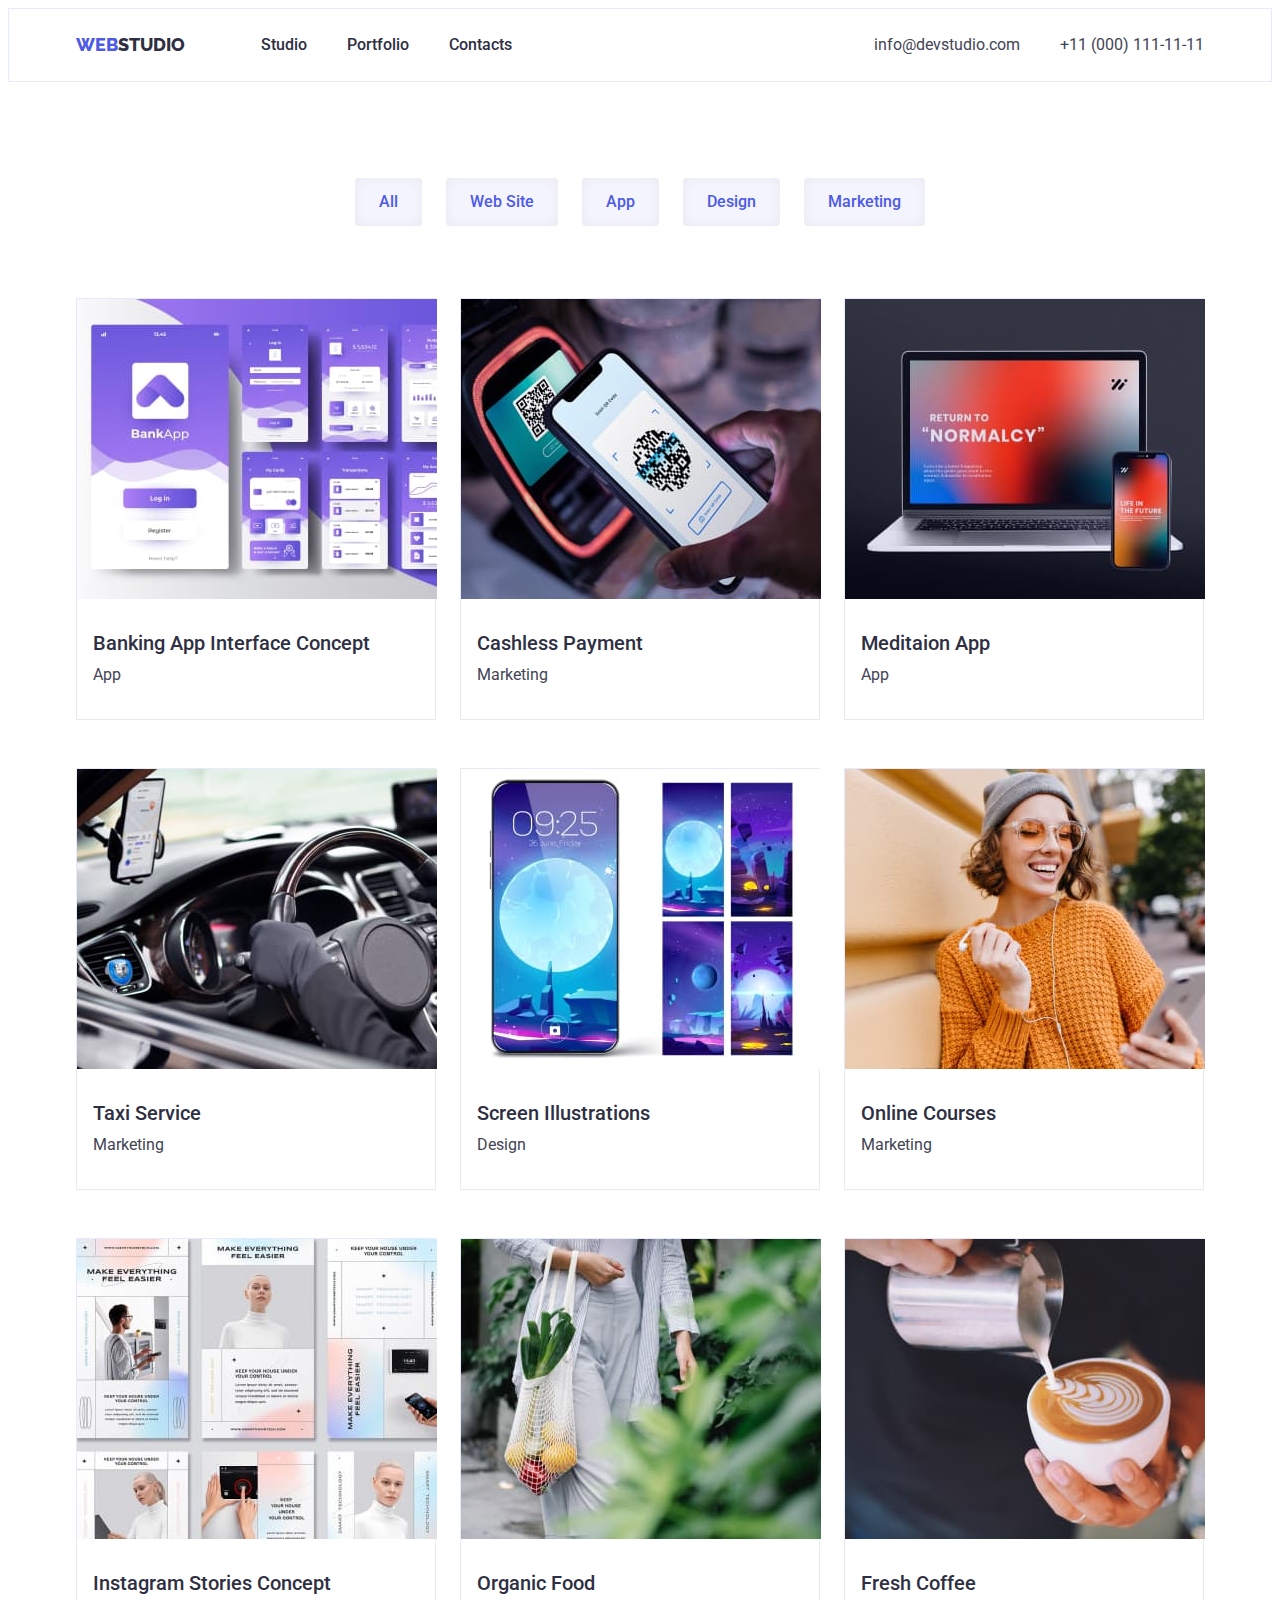
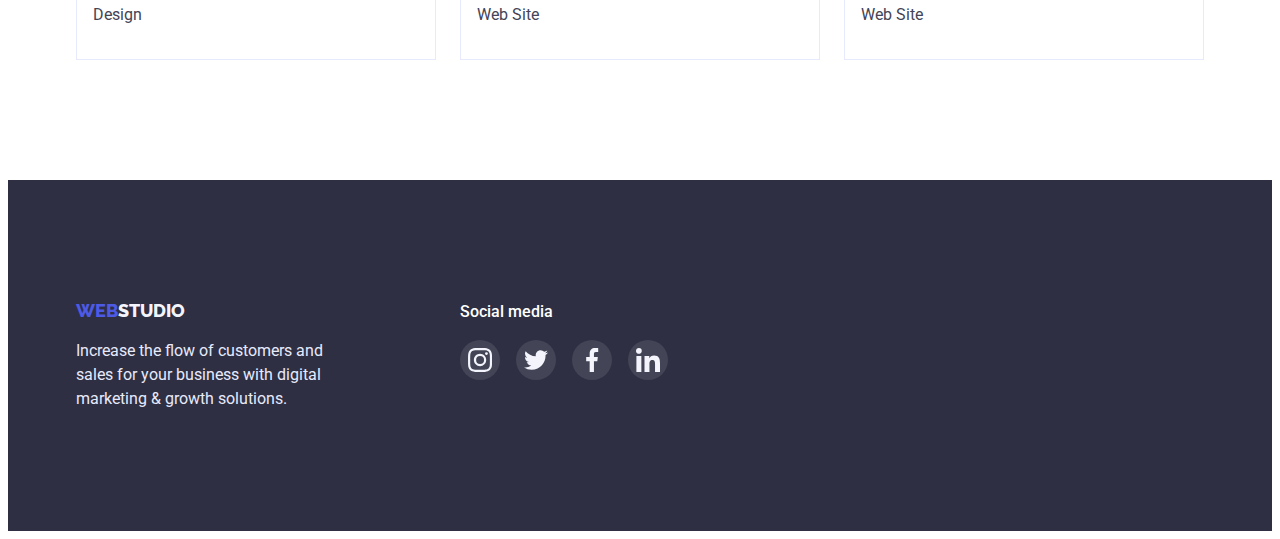
==== portfolio.html @ 5e881401 "5" ====
<!DOCTYPE html>
<html lang="en">

<head>
    <meta charset="UTF-8">
    <meta http-equiv="X-UA-Compatible" content="IE=edge">
    <meta name="viewport" content="width=device-width, initial-scale=1.0">
    <link
        href="https://fonts.googleapis.com/css2?family=Raleway:wght@800&family=Roboto:wght@400;500;700;900&display=swap"
        rel="stylesheet">
    <link rel="stylesheet" href="https://cdnjs.cloudflare.com/ajax/libs/modern-normalize/1.1.0/modern-normalize.min.css"
        integrity="sha512-wpPYUAdjBVSE4KJnH1VR1HeZfpl1ub8YT/NKx4PuQ5NmX2tKuGu6U/JRp5y+Y8XG2tV+wKQpNHVUX03MfMFn9Q=="
        crossorigin="anonymous" referrerpolicy="no-referrer" />
    <title>Portfolio</title>
    <link rel="stylesheet" href="./css/styles.css">

</head>

<body>
    <!-- HEADER -->
    <header class="page-header">
        <div class="container container-header">
            <nav class="header-nav">
                <a class="page-header-link" href="./index.html"><span class="header-logo-web">WEB</span>STUDIO</a>
                <ul class="header-list">
                    <li class="header-list-item">
                        <a class="header-list-link" href="./index.html">Studio</a>
                    </li>
                    <li class="header-list-item">
                        <a class="header-list-link" href="./portfolio.html">Portfolio</a>
                    </li>
                    <li class="header-list-item">
                        <a class="header-list-link" href="">Contacts</a>
                    </li>
                </ul>
            </nav>
            <address class="header-address">
                <ul class="list-address">
                    <li class="list-address-item">
                        <a class="list-contacts" href="mailto:info@devstudio.com">info@devstudio.com</a>
                    </li>
                    <li class="list-address-item">
                        <a class="list-contacts" href="tel:+110001111111">+11 (000) 111-11-11</a>
                    </li>
                </ul>
            </address>
        </div>
    </header>
    <!-- MAIN CONTENT -->
    <main class="content-main">
        <section class="section-main">
            <div class="container buttton">
                <h1 hidden>Info</h1>
                <ul class="main-list">
                    <li>
                        <button class="botton-main" type="button">All</button>
                    </li>
                    <li>
                        <button class="botton-main" type="button">Web Site</button>
                    </li>
                    <li>
                        <button class="botton-main" type="button">App</button>
                    </li>
                    <li>
                        <button class="botton-main" type="button">Design</button>
                    </li>
                    <li>
                        <button class="botton-main" type="button">Marketing</button>
                    </li>
                </ul>
            </div>
            <h1 hidden>Info2</h1>
            <div class="container">
                <ul class="image-list">
                    <li class="image">
                        <a class="info-link" href="">
                            <img src="./images/banking-app-Interface-concept.jpg" alt="banking app interface concept"
                                width="360" height="300">
                            <div class="text-foto">
                                <h3 class="image-title">Banking App Interface Concept</h3>
                                <p class="image-text">App</p>
                            </div>
                        </a>
                    </li>
                    <li class="image">
                        <a class="info-link" href="">
                            <img src="./images/cashless-payment.jpg" alt="cashless payment" width="360" height="300">
                            <div class="text-foto">
                                <h3 class="image-title">Cashless Payment</h3>
                                <p class="image-text">Marketing</p>
                            </div>
                        </a>
                    </li>
                    <li class="image">
                        <a class="info-link" href="">
                            <img src="./images/meditaion-app.jpg" alt="meditaion app" width="360" height="300">
                            <div class="text-foto">
                                <h3 class="image-title">Meditaion App</h3>
                                <p class="image-text">App</p>
                            </div>
                        </a>
                    </li>
                    <li class="image">
                        <a class="info-link" href="">
                            <img src="./images/taxi-service.jpg" alt="taxi service" width="360" height="300">
                            <div class="text-foto">
                                <h3 class="image-title">Taxi Service</h3>
                                <p class="image-text">Marketing</p>
                            </div>
                        </a>
                    </li>
                    <li class="image">
                        <a class="info-link" href="">
                            <img src="./images/screen-Illustrations.jpg" alt="screen illustrations" width="360"
                                height="300">
                            <div class="text-foto">
                                <h3 class="image-title">Screen Illustrations</h3>
                                <p class="image-text">Design</p>
                            </div>
                        </a>
                    </li>
                    <li class="image">
                        <a class="info-link" href="">
                            <img src="./images/online-courses.jpg" alt="online courses" width="360" height="300">
                            <div class="text-foto">
                                <h3 class="image-title">Online Courses</h3>
                                <p class="image-text">Marketing</p>
                            </div>
                        </a>
                    </li>
                    <li class="image">
                        <a class="info-link" href="">
                            <img src="./images/instagram-stories-concept.jpg" alt="instagram stories concept"
                                width="360" height="300">
                            <div class="text-foto">
                                <h3 class="image-title">Instagram Stories Concept</h3>
                                <p class="image-text">Design</p>
                            </div>
                        </a>
                    </li>
                    <li class="image">
                        <a class="info-link" href="">
                            <img src="./images/organic-food.jpg" alt="organic food" width="360" height="300">
                            <div class="text-foto">
                                <h3 class="image-title">Organic Food</h3>
                                <p class="image-text">Web Site</p>
                            </div>
                        </a>
                    </li>
                    <li class="image">
                        <a class="info-link" href="">
                            <img src="./images/fresh-coffee.jpg" alt="fresh coffee" width="360" height="300">
                            <div class="text-foto">
                                <h3 class="image-title">Fresh Coffee</h3>
                                <p class="image-text">Web Site</p>
                            </div>
                        </a>
                    </li>
                </ul>
            </div>
        </section>
    </main>
    <!-- FOOTER-->
    <footer class="page-footer">
        <div class="container foot-container">
            <div class="logo-container">
                <a class="page-footer-link" href="./index.html"><span class="footer-web">WEB</span>STUDIO</a>
                <p class="footer-text">Increase the flow of customers and sales for your business with digital marketing
                    &
                    growth solutions.</p>
            </div>
            <div class="container-cards">
                <p class="soc-card-text">Social media</p>
                <ul class="footer-soc-list">
                    <li class="footer-soc-item"><a class="footer-soc-link" href="">
                            <svg width="24" height="24">
                                <use href="./images/icons.svg#icon-instagram24"></use>
                            </svg>
                        </a></li>
                    <li class="footer-soc-item"><a class="footer-soc-link" href="">
                            <svg width="24" height="24">
                                <use href="./images/icons.svg#icon-twitter24"></use>
                            </svg>
                        </a></li>
                    <li class="footer-soc-item"><a class="footer-soc-link" href="">
                            <svg width="24" height="24">
                                <use href="./images/icons.svg#icon-facebook24"></use>
                            </svg>
                        </a></li>
                    <li class="footer-soc-item"><a class="footer-soc-link" href="">
                            <svg width="24" height="24">
                                <use href="./images/icons.svg#icon-linkedin24"></use>
                            </svg>
                        </a></li>
                </ul>
            </div>
        </div>
    </footer>

</body>

</html>
---- css/styles.css ----
:root {
  --primary-text-color: #2e2f42;
  --primary-background-color: #ffffff;
  --hover: #404bbf;
  --focus: #404bbf;
  --hover-footer: #31d0aa;
  --logo-web: #4d5ae5;
  --heder-list-contacts: #434455;
  --background-footer: #2e2f42;
  --footer-color: #e7e9fc;
  --footer-studio: #f4f4fd;
  --icon-color: #8e8f99;
}
p,
h1,
h2,
h3,
h4,
h5,
h6 {
  margin: 0;
}
ul {
  padding-left: 0;
  margin: 0;
  list-style: none;
}
a {
  text-decoration: none;
}
button {
  cursor: pointer;
}
address {
  font-style: normal;
}
html {
  box-sizing: border-box;
}
*,
*::before,
*::after {
  box-sizing: inherit;
}
body {
  font-family: "Roboto", sans-serif;
  font-weight: 400;
  color: var(--primary-text-color);
  background: var(--primary-background-color);
}
img {
  display: block;
}
/* Header */
.page-header {
  text-decoration: none;
  display: flex;
  padding-top: 24px;
  padding-bottom: 24px;
  border-bottom: 1px solid red;
  border: 1px solid #e7e9fc;
}
.container {
  width: 1158px;
  padding-right: 15px;
  padding-left: 15px;
  margin: 0 auto;
  /* outline: 2px solid red; */
}
.buttton {
  margin-bottom: 72px;
}
.text-foto {
  padding-top: 32px;
  padding-bottom: 32px;
  padding-left: 16px;
}
.team-footer {
  text-align: start;
}
.container-header {
  display: flex;
}
.header-nav {
  align-items: center;
  display: flex;
}
.page-header-link {
  font-family: "Raleway";
  font-weight: 800;
  font-size: 18px;
  color: var(--primary-text-color);
  line-height: calc(24 / 18);
  justify-content: flex-start;
}

.header-logo-web {
  color: var(--logo-web);
}

.header-list {
  text-decoration: none;
  display: flex;
  margin-left: 76px;
}
.header-list :hover {
  color: var(--hover);
}
.header-list :focus {
  color: var(--focus);
}
.header-list-item {
  margin-right: 40px;
}
.header-list-item:last-child {
  margin-right: 0;
}
.header-list-link {
  font-family: "Roboto";
  font-style: normal;
  font-weight: 500;
  font-size: 16px;
  color: var(--primary-text-color);
  line-height: calc(24 / 16);
}
.header-address {
  font-size: 16px;
  margin-left: auto;
}

.header-address :hover {
  color: var(--hover);
}
.header-address :focus {
  color: var(--focus);
}
.list-address {
  display: flex;
}
.list-address-item {
  margin-right: 40px;
}
.list-address-item:last-child {
  margin-right: 0;
}
.list-contacts {
  font-family: "Roboto";
  font-style: normal;
  font-size: 16px;
  text-decoration: none;
  color: var(--heder-list-contacts);
  align-items: center;
  gap: 40px;
  line-height: calc(24 / 16);
}
/* Main Content */
.content-main {
  font-size: 20px;
  line-height: calc(24 / 20);
}
.section-main {
  padding-top: 96px;
  padding-bottom: 120px;
  color: var(--logo-web);
}
.main-list {
  display: flex;
  text-align: center;
  justify-content: center;
  gap: 24px;
  margin-bottom: 72px;
}
.botton-main:hover {
  color: var(--primary-background-color);
  background: var(--hover);
  box-shadow: inset 0px 0px 12px rgba(0, 0, 0, 0.05);
}
.botton-main:focus {
  color: var(--primary-background-color);
  background: var(--focus);
  box-shadow: inset 0px 0px 12px rgba(0, 0, 0, 0.05);
}
.botton-main {
  font-family: "Roboto", sans-serif;
  font-weight: 500;
  font-size: 16px;
  line-height: calc(24 / 16);
  text-align: center;
  background: var(--footer-studio);
  border-radius: 4px;
  color: var(--logo-web);
  background: var(--footer-studio);
  border: 1px solid var(--footer-color);
  box-shadow: inset 0px 0px 12px rgba(0, 0, 0, 0.05);
  border: none;
  padding: 12px 24px;
}
.botton-main:last-child {
  margin-right: 0;
}
.image-list {
  display: flex;
  flex-wrap: wrap;
  gap: 48px 24px;
}
.image-title {
  font-family: "Roboto";
  font-style: normal;
  font-weight: 500;
  color: var(--background-footer);
  font-size: 20px;
  line-height: calc(24 / 20);
  text-align: start;
}
/* Our Team */
.image-title-team {
  font-family: "Roboto";
  font-style: normal;
  font-weight: 500;
  font-size: 20px;
  letter-spacing: 0.02em;
  justify-content: flex-start;
  line-height: calc(24 / 20);
  text-align: center;
  align-content: center;
  color: var(--background-footer);
}
.image-text-team {
  font-family: "Roboto";
  font-style: normal;
  font-size: 16px;
  text-align: center;
  margin-top: 8px;
  margin-bottom: 8px;
  line-height: calc(24 / 16);
  color: var(--heder-list-contacts);
}
.card-text {
  padding-top: 32px;
  padding-bottom: 32px;
  padding-left: 16px;
  padding-right: 16px;
}
/* SOC CARDS */
.svg-icons {
  height: 112px;
  border-radius: 4px;
  margin-bottom: 8px;
  display: flex;
  justify-content: center;
  align-items: center;
  background: var(--footer-studio);
}
.soc-card-list {
  display: flex;
  justify-content: center;
  gap: 24px;
}
.soc-card-item {
  width: 40px;
  height: 40px;
}
.soc-card-text {
  font-family: "Roboto";
  font-style: normal;
  font-weight: 500;
  font-size: 16px;
  text-align: left;
  color: var(--primary-background-color);
  margin-left: 0;
  line-height: calc(24 / 16);
}
.soc-card-link {
  width: 100%;
  height: 100%;
  border-radius: 50%;
  background-color: var(--logo-web);
  display: flex;
  align-items: center;
  justify-content: center;
}
.soc-card-icons {
  fill: var(--primary-background-color);
}
.soc-card-link:hover {
  background-color: var(--hover);
}
.soc-card-link:focus {
  background-color: var(--focus);
}

.image-text {
  font-family: "Roboto";
  font-style: normal;
  font-size: 16px;
  line-height: calc(24 / 16);
  color: var(--heder-list-contacts);
  text-align: start;
  margin-top: 8px;
}
.image {
  width: 360px;
  border: 1px solid var(--footer-color);
  background: var(--primary-background-color);
}
.image:hover {
  box-shadow: 0px 1px 6px rgba(46, 47, 66, 0.08),
    0px 1px 1px rgba(46, 47, 66, 0.16), 0px 2px 1px rgba(46, 47, 66, 0.08);
}
.customers {
  justify-content: center;
  text-align: center;
  align-items: center;
  padding-top: 120px;
  padding-bottom: 120px;
}

.customers-title {
  margin-bottom: 72px;
}
.customers-list {
  display: flex;
  justify-content: center;
  gap: 24px;
}
.customers-item {
  width: 168px;
  height: 88px;
  border-radius: 4px;
}
.customers-list-link {
  width: 100%;
  height: 100%;
  display: flex;
  align-items: center;
  justify-content: center;
  border: 1px solid #8e8f99;
  fill: var(--icon-color);
  padding-top: auto;
  padding-bottom: auto;
  padding-left: 32px;
  padding-right: 32px;
}
.customers-list-link:hover {
  fill: var(--hover);
  border: 1px solid #404bbf;
}
.customers-list-link:focus {
  fill: var(--focus);
  border: 1px solid #404bbf;
}
/* Footer */
.page-footer {
  color: var(--footer-color);
  background: var(--background-footer);
  padding: 120px 0;
}
.foot-container {
  display: flex;
}
.logo-container {
  justify-content: center;
}
.container-cards {
  margin-left: 120px;
}
.footer-web {
  color: var(--logo-web);
}
.page-footer-link {
  font-family: "Raleway";
  font-weight: 800;
  text-transform: uppercase;
  font-size: 18px;
  color: var(--footer-studio);
  line-height: calc(21 / 18);
}
.footer-text {
  font-size: 16px;
  line-height: calc(24 / 16);
  color: var(--footer-color);
  width: 264px;
  margin-top: 17.5px;
}
/* FOOTER-SOC-CARDS */
.soc-card-text {
  font-family: "Roboto";
  font-style: normal;
  font-weight: 500;
  font-size: 16px;
  color: var(--primary-background-color);
  line-height: calc(24 / 16);
  justify-content: flex-start;
}
.footer-soc-list {
  display: flex;
  justify-content: center;
  align-items: center;
  gap: 16px;
  margin-top: 16px;
}
.footer-soc-item {
  width: 40px;
  height: 40px;
}
.footer-soc-link {
  width: 100%;
  height: 100%;
  border-radius: 50%;
  display: flex;
  align-items: center;
  justify-content: center;
  background-color: rgba(255, 255, 255, 0.1);
}
.footer-soc-link:hover {
  background-color: var(--hover-footer);
}
.footer-soc-link:focus {
  background-color: var(--hover-footer);
}
/* ----------------------------------------Studio - Main content------------------------------- */
.section-main-studio {
  background-repeat: no-repeat;
  background-position: center;
  background-size: cover;
  width: 1440px;
  height: 600px;
  color: var(--primary-background-color);
  margin: 0 auto;
  padding-top: 188px;
  padding-bottom: 188px;
  justify-content: center;
  background-image: linear-gradient(
      rgba(46, 47, 66, 0.7),
      rgba(46, 47, 66, 0.7)
    ),
    url(../images/people-office.jpg);
}
.section-studio {
  justify-content: flex-start;
  padding-top: 120px;
  padding-bottom: 120px;
}
.main-studio-title {
  font-weight: 700;
  text-align: center;
  justify-content: center;
  font-size: 56px;
  max-width: 496px;
  line-height: calc(60 / 56);
  color: var(--primary-background-color);
  margin: auto;
  margin-bottom: 48px;
}

.botton-main-studio:hover {
  color: var(--primary-background-color);
  background: var(--hover);
}
.botton-main-studio:focus {
  color: var(--primary-background-color);
  background: var(--hover);
}
.botton-main-studio {
  font-family: "Roboto", sans-serif;
  font-weight: 500;
  font-size: 16px;
  line-height: calc(24 / 16);
  text-align: center;
  border-radius: 4px;
  padding: 16px 32px;
  color: var(--primary-background-color);
  background: var(--logo-web);
  box-shadow: 0px 4px 4px rgba(0, 0, 0, 0.15);
  border: none;
  display: block;
  margin: 0 auto;
}
/* Information */

.studio-text {
  font-family: "Roboto";
  font-style: normal;
  font-size: 16px;
  line-height: calc(24 / 16);
  color: var(--heder-list-contacts);
  justify-content: flex-start;
  width: 264px;
  margin-top: 8px;
}
.studio-title {
  font-family: "Roboto";
  font-style: normal;
  font-weight: 500;
  font-size: 20px;
  justify-content: flex-start;
  line-height: calc(24 / 20);
  color: var(--primary-text-color);
}
.studio-title-doing {
  text-align: center;
  margin-bottom: 72px;
}
/* Висота Контейнерів */

.section-studio-work {
  display: flex;
  padding-bottom: 120px;
}
.section-studio-image {
  border-radius: 0px 0px 4px 4px;
  background: var(--footer-studio);
  padding-top: 120px;
  padding-bottom: 100px;
}
.section-studio-list {
  display: flex;
  gap: 24px;
  max-width: 264px;
}
/* SECTION STUDIO ICONS */
.section-studio-icons {
  border-radius: 4px;
  background: var(--footer-studio);
}
.icons-item {
  justify-content: center;
}
.section-image-list:last-child {
  margin-right: 0;
}
.studio-image-list {
  display: flex;
}
.studio-image-title {
  text-align: center;
  justify-content: center;
  margin-top: 120px;
}
.studio-title-ourteam {
  text-align: center;
  margin-bottom: 72px;
}
.studio-image {
  box-shadow: 0px 1px 6px rgba(46, 47, 66, 0.08),
    0px 1px 1px rgba(46, 47, 66, 0.16), 0px 2px 1px rgba(46, 47, 66, 0.08);
  border-radius: 0px 0px 4px 4px;
  background: var(--primary-background-color);
  margin-right: 24px;
  width: 264px;
  height: 428px;
}
.studio-image:last-child {
  margin-right: 0;
}
.image-studio {
  gap: 24px;
  display: flex;
}
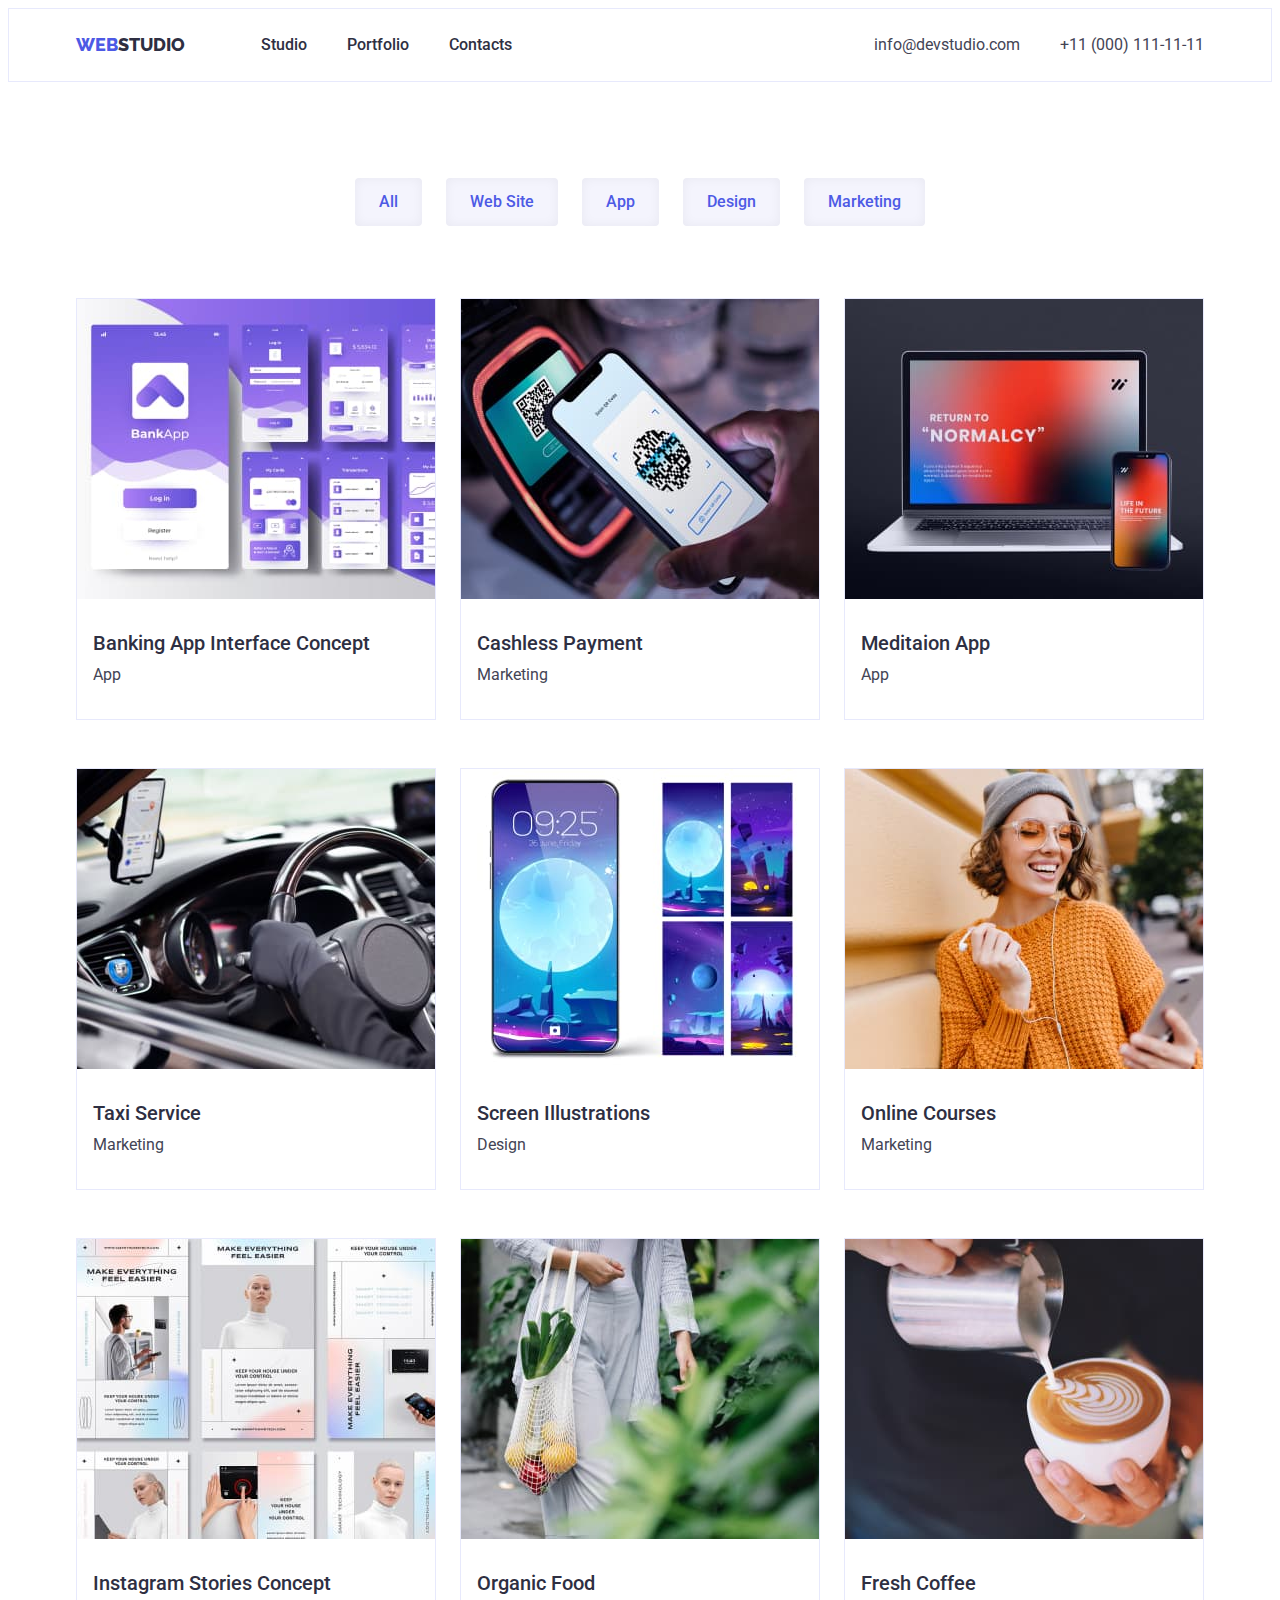
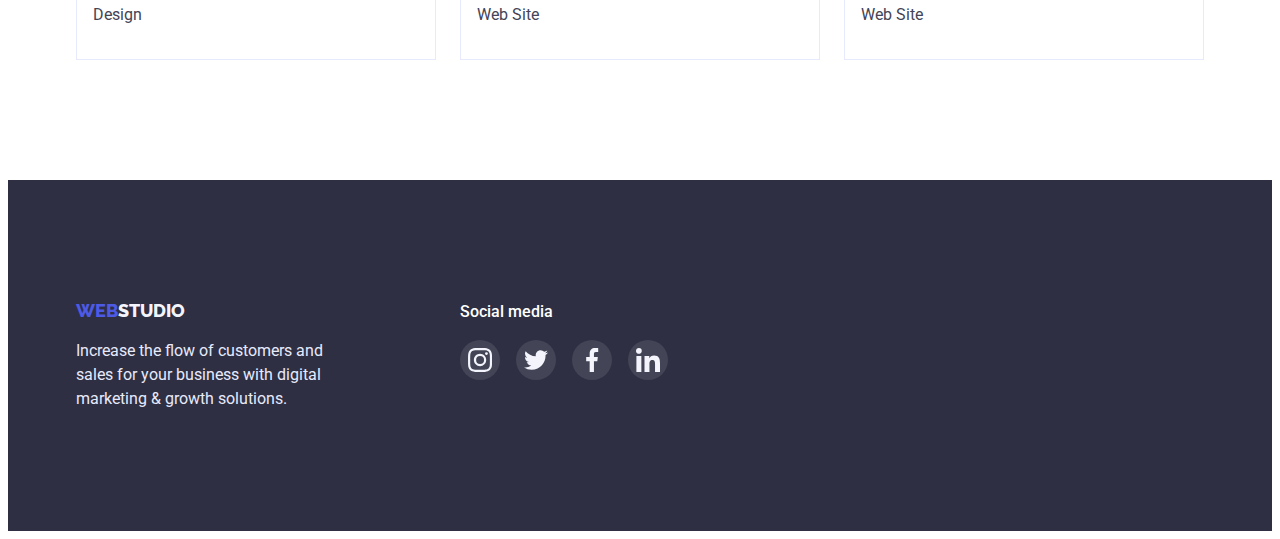
==== commit b64333de: "5" ====
--- a/portfolio.html
+++ b/portfolio.html
@@ -74,8 +74,15 @@
                 <ul class="image-list">
                     <li class="image">
                         <a class="info-link" href="">
-                            <img src="./images/banking-app-Interface-concept.jpg" alt="banking app interface concept"
-                                width="360" height="300">
+                            <div class="info-top-wrap">
+                                <img src="./images/banking-app-Interface-concept.jpg"
+                                    alt="banking app interface concept" width="360" height="300">
+                                <p class="info-cover-text">
+                                    14 Stylish and User-Friendly App Design Concepts · Task Manager App · Calorie
+                                    Tracker App · Exotic Fruit Ecommerce App ·
+                                    Cloud Storage App
+                                </p>
+                            </div>
                             <div class="text-foto">
                                 <h3 class="image-title">Banking App Interface Concept</h3>
                                 <p class="image-text">App</p>
@@ -84,7 +91,13 @@
                     </li>
                     <li class="image">
                         <a class="info-link" href="">
-                            <img src="./images/cashless-payment.jpg" alt="cashless payment" width="360" height="300">
+                            <div class="info-top-wrap">
+                                <img src="./images/cashless-payment.jpg" alt="cashless payment" width="360"
+                                    height="300">
+                                <p class="info-cover-text">14 Stylish and User-Friendly App Design Concepts · Task
+                                    Manager App · Calorie Tracker App · Exotic Fruit Ecommerce App ·
+                                    Cloud Storage App</p>
+                            </div>
                             <div class="text-foto">
                                 <h3 class="image-title">Cashless Payment</h3>
                                 <p class="image-text">Marketing</p>
@@ -93,7 +106,12 @@
                     </li>
                     <li class="image">
                         <a class="info-link" href="">
-                            <img src="./images/meditaion-app.jpg" alt="meditaion app" width="360" height="300">
+                            <div class="info-top-wrap">
+                                <img src="./images/meditaion-app.jpg" alt="meditaion app" width="360" height="300">
+                                <p class="info-cover-text">14 Stylish and User-Friendly App Design Concepts · Task
+                                    Manager App · Calorie Tracker App · Exotic Fruit Ecommerce App ·
+                                    Cloud Storage App</p>
+                            </div>
                             <div class="text-foto">
                                 <h3 class="image-title">Meditaion App</h3>
                                 <p class="image-text">App</p>
@@ -102,7 +120,12 @@
                     </li>
                     <li class="image">
                         <a class="info-link" href="">
-                            <img src="./images/taxi-service.jpg" alt="taxi service" width="360" height="300">
+                            <div class="info-top-wrap">
+                                <img src="./images/taxi-service.jpg" alt="taxi service" width="360" height="300">
+                                <p class="info-cover-text">14 Stylish and User-Friendly App Design Concepts · Task
+                                    Manager App · Calorie Tracker App · Exotic Fruit Ecommerce App ·
+                                    Cloud Storage App</p>
+                            </div>
                             <div class="text-foto">
                                 <h3 class="image-title">Taxi Service</h3>
                                 <p class="image-text">Marketing</p>
@@ -111,8 +134,13 @@
                     </li>
                     <li class="image">
                         <a class="info-link" href="">
-                            <img src="./images/screen-Illustrations.jpg" alt="screen illustrations" width="360"
-                                height="300">
+                            <div class="info-top-wrap">
+                                <img src="./images/screen-Illustrations.jpg" alt="screen illustrations" width="360"
+                                    height="300">
+                                <p class="info-cover-text">14 Stylish and User-Friendly App Design Concepts · Task
+                                    Manager App · Calorie Tracker App · Exotic Fruit Ecommerce App ·
+                                    Cloud Storage App</p>
+                            </div>
                             <div class="text-foto">
                                 <h3 class="image-title">Screen Illustrations</h3>
                                 <p class="image-text">Design</p>
@@ -121,7 +149,12 @@
                     </li>
                     <li class="image">
                         <a class="info-link" href="">
-                            <img src="./images/online-courses.jpg" alt="online courses" width="360" height="300">
+                            <div class="info-top-wrap">
+                                <img src="./images/online-courses.jpg" alt="online courses" width="360" height="300">
+                                <p class="info-cover-text">14 Stylish and User-Friendly App Design Concepts · Task
+                                    Manager App · Calorie Tracker App · Exotic Fruit Ecommerce App ·
+                                    Cloud Storage App</p>
+                            </div>
                             <div class="text-foto">
                                 <h3 class="image-title">Online Courses</h3>
                                 <p class="image-text">Marketing</p>
@@ -130,8 +163,13 @@
                     </li>
                     <li class="image">
                         <a class="info-link" href="">
-                            <img src="./images/instagram-stories-concept.jpg" alt="instagram stories concept"
-                                width="360" height="300">
+                            <div class="info-top-wrap">
+                                <img src="./images/instagram-stories-concept.jpg" alt="instagram stories concept"
+                                    width="360" height="300">
+                                <p class="info-cover-text">14 Stylish and User-Friendly App Design Concepts · Task
+                                    Manager App · Calorie Tracker App · Exotic Fruit Ecommerce App ·
+                                    Cloud Storage App</p>
+                            </div>
                             <div class="text-foto">
                                 <h3 class="image-title">Instagram Stories Concept</h3>
                                 <p class="image-text">Design</p>
@@ -140,7 +178,12 @@
                     </li>
                     <li class="image">
                         <a class="info-link" href="">
-                            <img src="./images/organic-food.jpg" alt="organic food" width="360" height="300">
+                            <div class="info-top-wrap">
+                                <img src="./images/organic-food.jpg" alt="organic food" width="360" height="300">
+                                <p class="info-cover-text">14 Stylish and User-Friendly App Design Concepts · Task
+                                    Manager App · Calorie Tracker App · Exotic Fruit Ecommerce App ·
+                                    Cloud Storage App</p>
+                            </div>
                             <div class="text-foto">
                                 <h3 class="image-title">Organic Food</h3>
                                 <p class="image-text">Web Site</p>
@@ -149,7 +192,12 @@
                     </li>
                     <li class="image">
                         <a class="info-link" href="">
-                            <img src="./images/fresh-coffee.jpg" alt="fresh coffee" width="360" height="300">
+                            <div class="info-top-wrap">
+                                <img src="./images/fresh-coffee.jpg" alt="fresh coffee" width="360" height="300">
+                                <p class="info-cover-text">14 Stylish and User-Friendly App Design Concepts · Task
+                                    Manager App · Calorie Tracker App · Exotic Fruit Ecommerce App ·
+                                    Cloud Storage App</p>
+                            </div>
                             <div class="text-foto">
                                 <h3 class="image-title">Fresh Coffee</h3>
                                 <p class="image-text">Web Site</p>
--- a/css/styles.css
+++ b/css/styles.css
@@ -203,6 +203,31 @@
   flex-wrap: wrap;
   gap: 48px 24px;
 }
+/* INFO Overlay */
+.info-top-wrap {
+  position: relative;
+  overflow: hidden;
+}
+.info-cover-text {
+  position: absolute;
+  font-family: "Roboto";
+  font-style: normal;
+  font-size: 16px;
+  line-height: calc(24 / 16);
+  color: var(--footer-studio);
+  background-color: var(--logo-web);
+  padding-top: 40px;
+  padding-left: 32px;
+  padding-bottom: 164px;
+  padding-right: 32px;
+  height: 100%;
+  top: 0;
+  transform: translatey(100%);
+  transition: transform 300ms linear;
+}
+.image:hover .info-cover-text {
+  transform: translatey(0);
+}
 .image-title {
   font-family: "Roboto";
   font-style: normal;
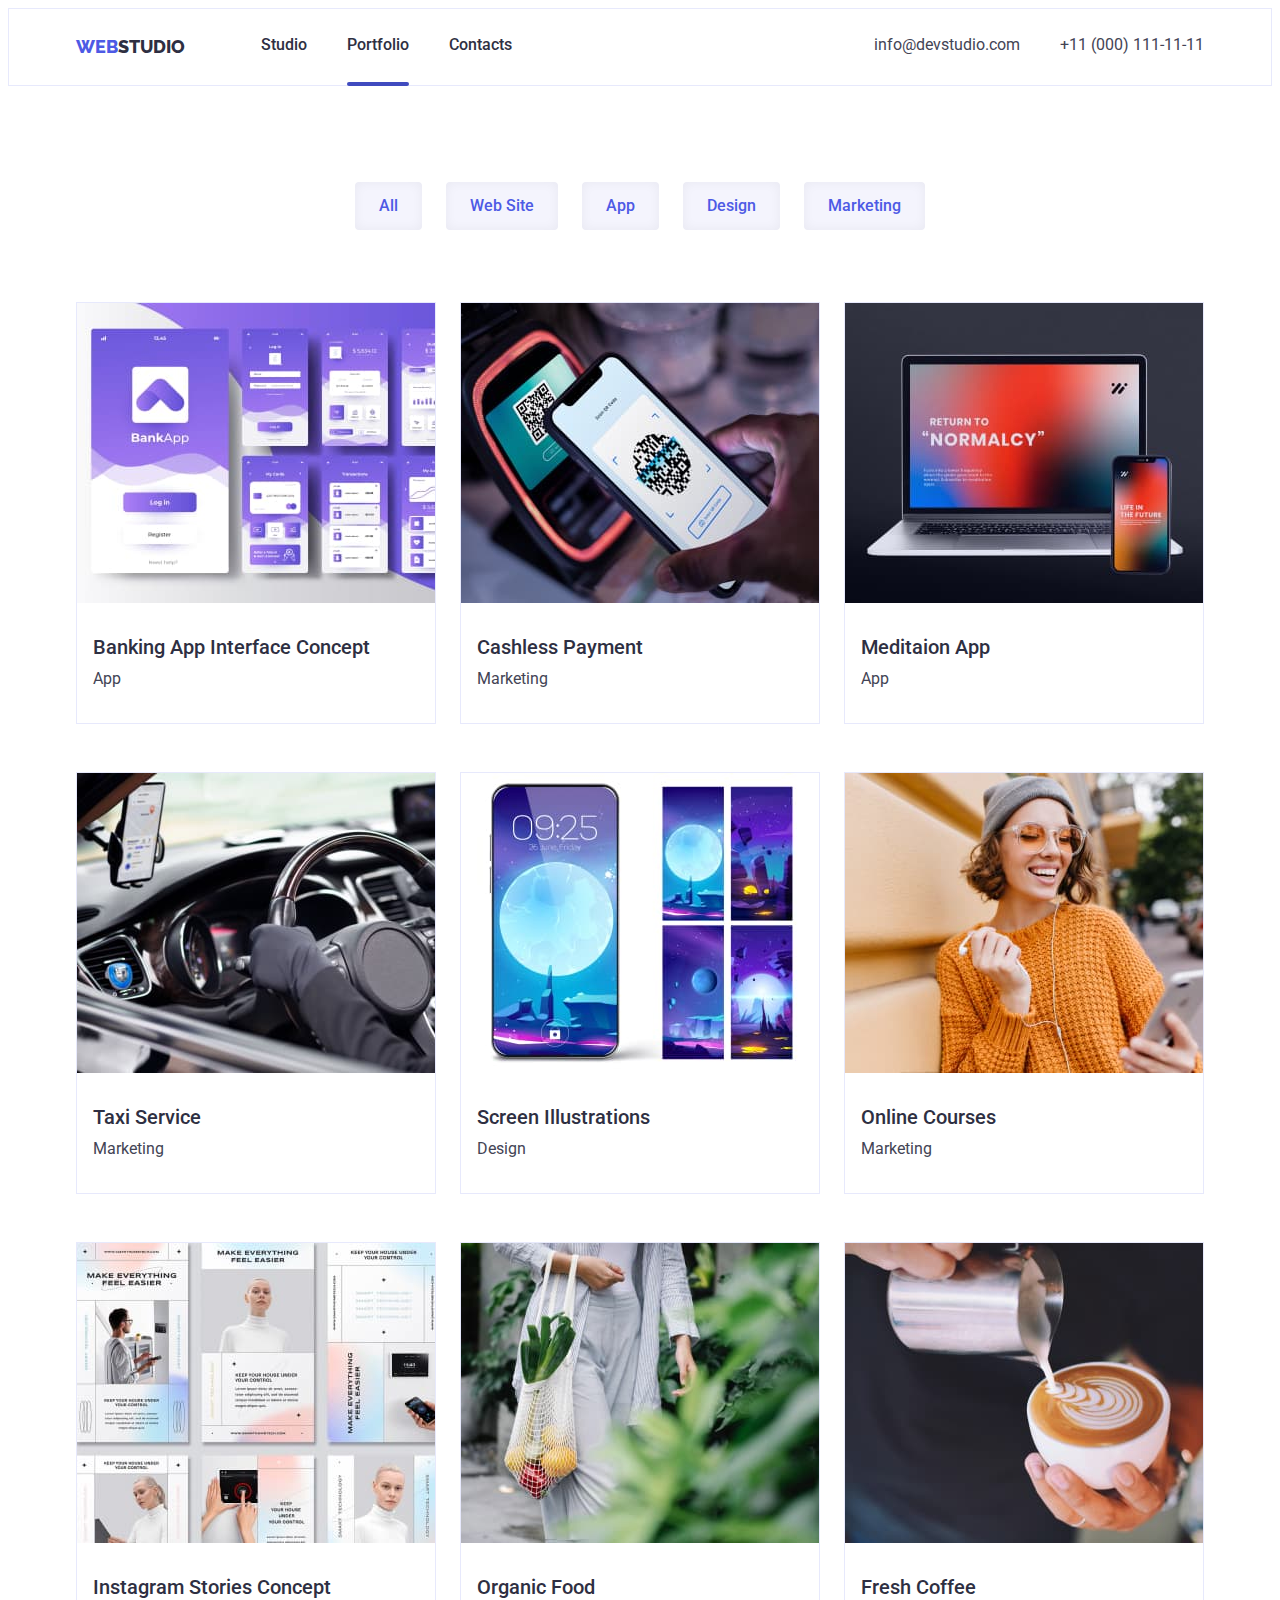
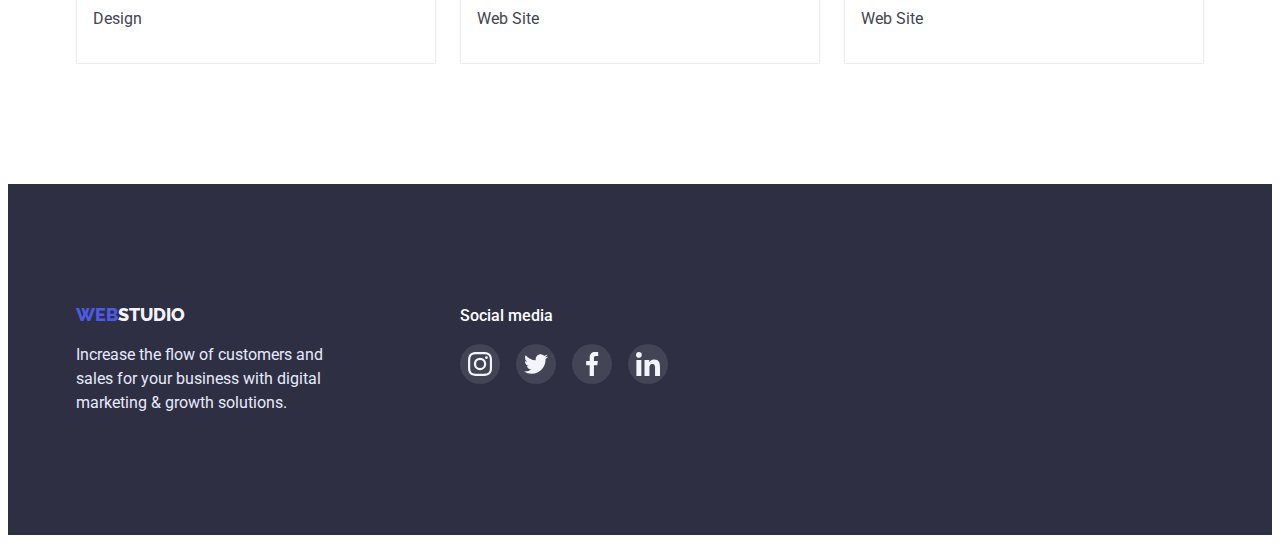
==== commit 418f39cc: "5" ====
--- a/portfolio.html
+++ b/portfolio.html
@@ -27,7 +27,7 @@
                         <a class="header-list-link" href="./index.html">Studio</a>
                     </li>
                     <li class="header-list-item">
-                        <a class="header-list-link" href="./portfolio.html">Portfolio</a>
+                        <a class="header-list-link element" href="./portfolio.html">Portfolio</a>
                     </li>
                     <li class="header-list-item">
                         <a class="header-list-link" href="">Contacts</a>
@@ -244,6 +244,7 @@
             </div>
         </div>
     </footer>
+    </footer>
 
 </body>
 
--- a/css/styles.css
+++ b/css/styles.css
@@ -10,6 +10,7 @@
   --footer-color: #e7e9fc;
   --footer-studio: #f4f4fd;
   --icon-color: #8e8f99;
+  --transition: 250ms, cubic-bezier(0.4, 0, 0.2, 1);
 }
 p,
 h1,
@@ -115,6 +116,17 @@
 .header-list-item:last-child {
   margin-right: 0;
 }
+.element::after {
+  content: "";
+  width: 100%;
+  height: 4px;
+  background-color: var(--hover);
+  border-radius: 2px;
+  display: block;
+  position: relative;
+  top: 25px;
+}
+
 .header-list-link {
   font-family: "Roboto";
   font-style: normal;
@@ -122,6 +134,7 @@
   font-size: 16px;
   color: var(--primary-text-color);
   line-height: calc(24 / 16);
+  position: relative;
 }
 .header-address {
   font-size: 16px;
@@ -130,9 +143,11 @@
 
 .header-address :hover {
   color: var(--hover);
+  transition: var(--transition);
 }
 .header-address :focus {
   color: var(--focus);
+  transition: var(--transition);
 }
 .list-address {
   display: flex;
@@ -443,6 +458,7 @@
 .footer-soc-link:focus {
   background-color: var(--hover-footer);
 }
+
 /* ----------------------------------------Studio - Main content------------------------------- */
 .section-main-studio {
   background-repeat: no-repeat;
@@ -582,3 +598,54 @@
   gap: 24px;
   display: flex;
 }
+/* MODAL */
+.backdrop {
+  position: fixed;
+  top: 0;
+  width: 100%;
+  height: 100%;
+  background-color: rgba(48, 48, 48, 0.445);
+  transition: opasity 300ms linear, visibility 300ms linear;
+}
+.modal {
+  width: 408px;
+  height: 576px;
+  background: #fcfcfc;
+  box-shadow: 0px 1px 1px rgba(0, 0, 0, 0.14), 0px 1px 3px rgba(0, 0, 0, 0.12),
+    0px 2px 1px rgba(0, 0, 0, 0.2);
+  border-radius: 4px;
+  position: absolute;
+  top: 50%;
+  left: 50%;
+  transform: translate(-50%, -50%) scaleY(1);
+  transition: transform 300ms linear;
+}
+.is-hidden .modal {
+  transform: translate(-50%, -50%) scaleY(0);
+}
+.modal-close {
+  display: flex;
+  justify-content: center;
+  align-items: center;
+  width: 24px;
+  height: 24px;
+  margin-left: 360px;
+  margin-top: 24px;
+  margin-right: 24px;
+  margin-bottom: 528px;
+  border-radius: 50%;
+  background: #e7e9fc;
+  border: 1px solid rgba(0, 0, 0, 0.1);
+}
+.icon-close {
+  width: 8px;
+  height: 8px;
+}
+.is-hidden {
+  opacity: 0;
+  visibility: hidden;
+  pointer-events: none;
+}
+.no-scroll {
+  overflow: hidden;
+}
